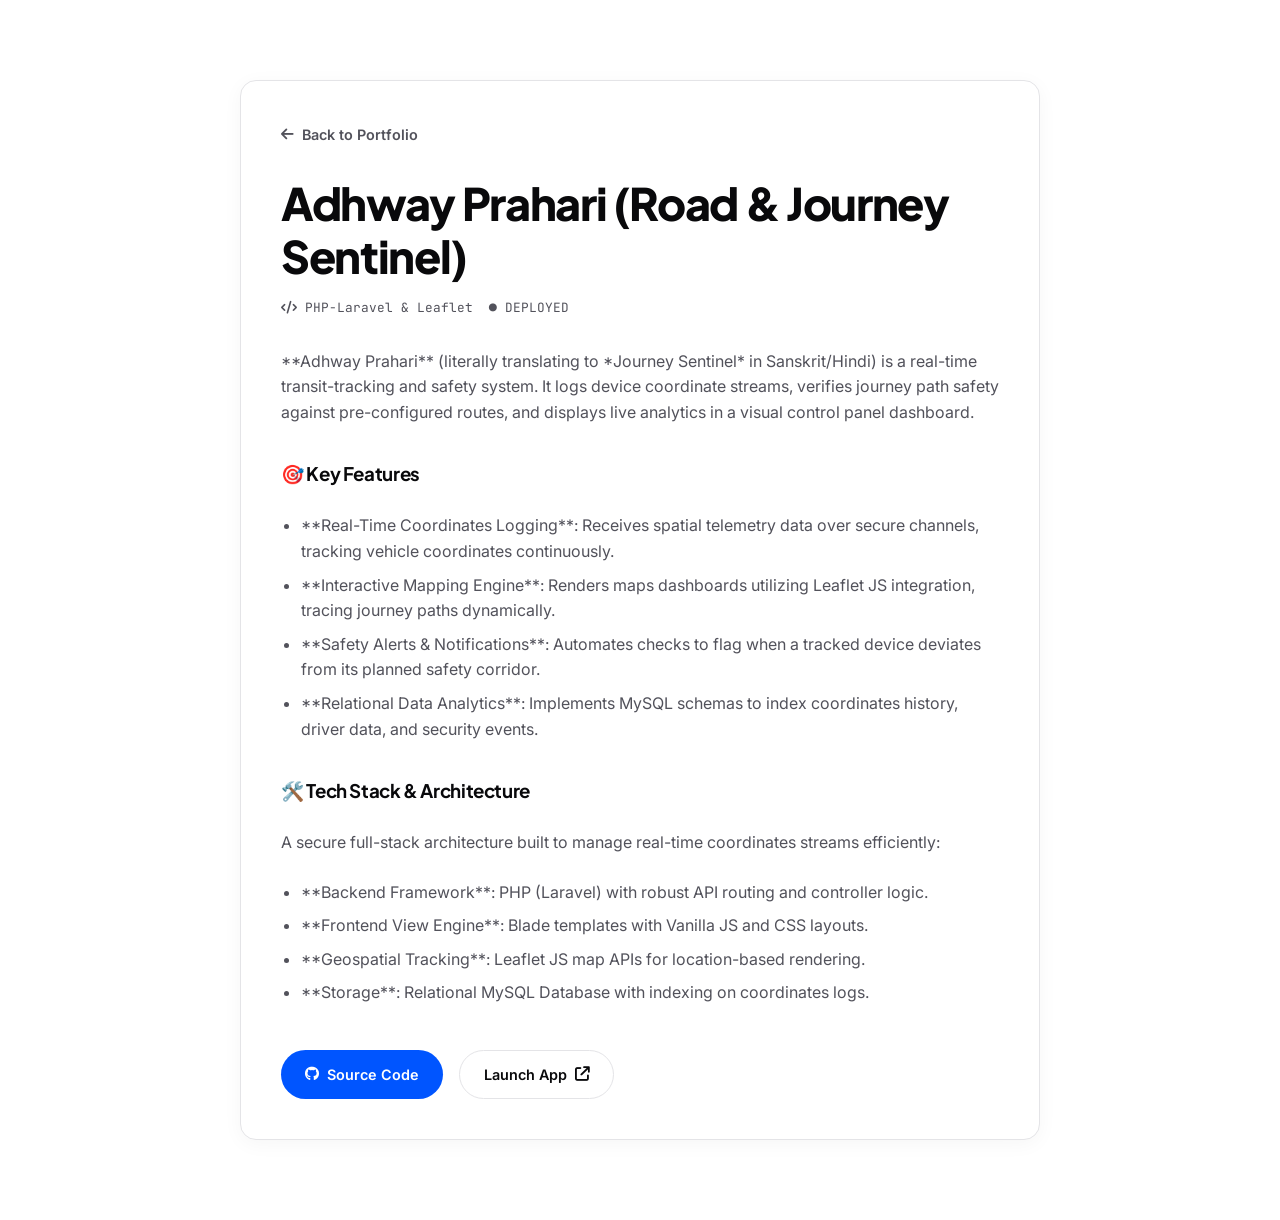
==== Adh-Way.html @ 4865bced "feat: complete light minimalist portfolio with active email contact form, custom projects showcase a" ====
<!DOCTYPE html>
<html lang="en">
<head>
  <meta charset="UTF-8">
  <meta name="viewport" content="width=device-width, initial-scale=1.0">
  <title>Adhway Prahari | Sneha Gupta Portfolio</title>
  <link rel="stylesheet" href="assets/css/styles.css">
  <link rel="stylesheet" href="https://cdnjs.cloudflare.com/ajax/libs/font-awesome/6.4.0/css/all.min.css">
  <style>
    .project-doc-container {
      max-width: 800px;
      margin: 80px auto;
      padding: 40px;
      background: #ffffff;
      border: 1px solid var(--border-color);
      border-radius: 16px;
      box-shadow: 0 4px 20px rgba(0,0,0,0.04);
    }
    .back-btn {
      display: inline-flex;
      align-items: center;
      gap: 8px;
      margin-bottom: 30px;
      color: var(--text-secondary);
      font-family: var(--font-sans);
      font-size: 0.9rem;
      font-weight: 600;
      transition: var(--transition-fast);
    }
    .back-btn:hover {
      color: var(--text-primary);
      transform: translateX(-4px);
    }
    .doc-title {
      font-size: clamp(1.8rem, 4vw, 2.8rem);
      margin-bottom: 15px;
      line-height: 1.2;
      font-weight: 800;
      letter-spacing: -0.03em;
    }
    .doc-meta {
      display: flex;
      gap: 16px;
      margin-bottom: 30px;
      color: var(--text-secondary);
      font-family: var(--font-mono);
      font-size: 0.8rem;
    }
    .doc-body {
      color: var(--text-secondary);
      display: flex;
      flex-direction: column;
      gap: 24px;
      font-size: 1rem;
    }
    .doc-body h3 {
      color: var(--text-primary);
      margin-top: 10px;
      font-weight: 700;
      letter-spacing: -0.02em;
    }
    .doc-body ul {
      padding-left: 20px;
      display: flex;
      flex-direction: column;
      gap: 8px;
    }
    .doc-actions {
      display: flex;
      gap: 16px;
      margin-top: 20px;
    }
  </style>
</head>
<body>
  <div class="project-doc-container">
    <a href="index.html#projects" class="back-btn"><i class="fa-solid fa-arrow-left"></i> Back to Portfolio</a>
    
    <h1 class="doc-title">Adhway Prahari (Road & Journey Sentinel)</h1>
    
    <div class="doc-meta">
      <span><i class="fa-solid fa-code"></i> PHP-Laravel & Leaflet</span>
      <span>● DEPLOYED</span>
    </div>
    
    <div class="doc-body">
      <p>**Adhway Prahari** (literally translating to *Journey Sentinel* in Sanskrit/Hindi) is a real-time transit-tracking and safety system. It logs device coordinate streams, verifies journey path safety against pre-configured routes, and displays live analytics in a visual control panel dashboard.</p>
      
      <h3>🎯 Key Features</h3>
      <ul>
        <li>**Real-Time Coordinates Logging**: Receives spatial telemetry data over secure channels, tracking vehicle coordinates continuously.</li>
        <li>**Interactive Mapping Engine**: Renders maps dashboards utilizing Leaflet JS integration, tracing journey paths dynamically.</li>
        <li>**Safety Alerts & Notifications**: Automates checks to flag when a tracked device deviates from its planned safety corridor.</li>
        <li>**Relational Data Analytics**: Implements MySQL schemas to index coordinates history, driver data, and security events.</li>
      </ul>
      
      <h3>🛠️ Tech Stack & Architecture</h3>
      <p>A secure full-stack architecture built to manage real-time coordinates streams efficiently:</p>
      <ul>
        <li>**Backend Framework**: PHP (Laravel) with robust API routing and controller logic.</li>
        <li>**Frontend View Engine**: Blade templates with Vanilla JS and CSS layouts.</li>
        <li>**Geospatial Tracking**: Leaflet JS map APIs for location-based rendering.</li>
        <li>**Storage**: Relational MySQL Database with indexing on coordinates logs.</li>
      </ul>
      
      <div class="doc-actions">
        <a href="https://github.com/snehaXgupta/adhway-prahari" target="_blank" class="btn-primary">
          <i class="fa-brands fa-github"></i> Source Code
        </a>
        <a href="https://adhway-prahari.herokuapp.com" target="_blank" class="btn-secondary">
          Launch App <i class="fa-solid fa-arrow-up-right-from-square"></i>
        </a>
      </div>
    </div>
  </div>
</body>
</html>
---- assets/css/styles.css ----
/* Import Modern Google Fonts */
@import url('https://fonts.googleapis.com/css2?family=Inter:wght@300;400;500;600;700&family=Plus+Jakarta+Sans:wght@400;500;600;700;800&family=JetBrains+Mono:wght@400;500;600&display=swap');

/* Core Custom CSS Properties (Light Theme Tokens) */
:root {
  --font-sans: 'Inter', sans-serif;
  --font-display: 'Plus Jakarta Sans', sans-serif;
  --font-mono: 'JetBrains Mono', monospace;

  /* Premium Light Theme Color Palette */
  --bg-color: #ffffff;
  --text-primary: #09090b;
  --text-secondary: #52525b;
  --text-muted: #a1a1aa;

  /* Outlines and Borders */
  --border-color: #e4e4e7;
  --border-hover: #a1a1aa;

  /* Accents */
  --accent-blue: #0055ff;
  --accent-blue-hover: #0044cc;
  --accent-blue-light: #eff6ff;

  /* Transitions */
  --transition-fast: 0.2s cubic-bezier(0.4, 0, 0.2, 1);
  --transition-smooth: 0.4s cubic-bezier(0.2, 0.8, 0.2, 1);
}

/* Base Styles */
* {
  box-sizing: border-box;
  margin: 0;
  padding: 0;
}

html {
  scroll-behavior: smooth;
  scroll-padding-top: 100px;
}

body {
  background-color: var(--bg-color);
  color: var(--text-primary);
  font-family: var(--font-sans);
  line-height: 1.6;
  overflow-x: hidden;
  position: relative;
  -webkit-font-smoothing: antialiased;
}

/* Typography Customizations */
h1, h2, h3, h4, h5, h6 {
  font-family: var(--font-display);
  font-weight: 700;
  letter-spacing: -0.03em;
  color: var(--text-primary);
}

a {
  color: inherit;
  text-decoration: none;
}

/* Custom Scrollbar */
::-webkit-scrollbar {
  width: 8px;
}
::-webkit-scrollbar-track {
  background: var(--bg-color);
}
::-webkit-scrollbar-thumb {
  background: rgba(0, 0, 0, 0.08);
  border-radius: 4px;
}
::-webkit-scrollbar-thumb:hover {
  background: rgba(0, 0, 0, 0.15);
}

/* Sticky Navigation Bar */
.navbar {
  position: fixed;
  top: 0;
  left: 0;
  right: 0;
  height: 80px;
  background: rgba(255, 255, 255, 0.85);
  backdrop-filter: blur(12px);
  -webkit-backdrop-filter: blur(12px);
  border-bottom: 1px solid var(--border-color);
  z-index: 1000;
  display: flex;
  justify-content: space-between;
  align-items: center;
  padding: 0 40px;
}

.logo {
  font-family: var(--font-display);
  font-weight: 800;
  font-size: 1.35rem;
  letter-spacing: -0.04em;
  color: var(--text-primary);
}

/* Central Floating Nav Pill */
.nav-pill-container {
  display: flex;
  background: #f4f4f5;
  border: 1px solid var(--border-color);
  padding: 4px;
  border-radius: 30px;
  align-items: center;
}

.nav-links {
  display: flex;
  list-style: none;
  gap: 4px;
}

.nav-links a {
  font-size: 0.85rem;
  font-weight: 600;
  color: var(--text-secondary);
  padding: 8px 16px;
  border-radius: 20px;
  transition: var(--transition-fast);
  display: flex;
  align-items: center;
  gap: 6px;
}

.nav-links a i {
  font-size: 0.8rem;
  color: var(--text-muted);
  transition: var(--transition-fast);
}

.nav-links a:hover {
  color: var(--text-primary);
  background: #ffffff;
}

.nav-links a:hover i {
  color: var(--text-primary);
}

/* Right-side Social Icons */
.nav-socials {
  display: flex;
  align-items: center;
  gap: 16px;
}

.nav-socials a {
  font-size: 1.25rem;
  color: var(--text-primary);
  transition: opacity var(--transition-fast);
  opacity: 0.8;
}

.nav-socials a:hover {
  opacity: 1;
}

/* Mobile Nav Toggle */
.nav-toggle {
  display: none;
  background: none;
  border: none;
  color: var(--text-primary);
  font-size: 1.5rem;
  cursor: pointer;
}

/* Global Button Layouts (Pill styles matching screenshot) */
.btn-primary {
  display: inline-flex;
  align-items: center;
  gap: 8px;
  padding: 12px 24px;
  background: var(--accent-blue);
  color: #ffffff;
  font-weight: 600;
  font-size: 0.9rem;
  border-radius: 30px;
  transition: var(--transition-fast);
  cursor: pointer;
  border: none;
}

.btn-primary:hover {
  background: var(--accent-blue-hover);
  box-shadow: 0 4px 12px rgba(0, 85, 255, 0.2);
}

.btn-secondary {
  display: inline-flex;
  align-items: center;
  gap: 8px;
  padding: 12px 24px;
  background: transparent;
  color: var(--text-primary);
  font-weight: 600;
  font-size: 0.9rem;
  border-radius: 30px;
  border: 1px solid var(--border-color);
  transition: var(--transition-fast);
  cursor: pointer;
}

.btn-secondary:hover {
  border-color: var(--text-primary);
  background: rgba(0, 0, 0, 0.02);
}

/* Main Layout Structure */
main {
  max-width: 1100px;
  width: 90%;
  margin: 140px auto 0;
}

section {
  padding: 60px 0;
}

/* Centered Hero Section (Matches Screenshot) */
.hero {
  display: flex;
  flex-direction: column;
  gap: 24px;
  align-items: center;
  text-align: center;
  padding: 40px 0 60px;
}

.hero-title {
  font-size: clamp(2.5rem, 6vw, 4.5rem);
  line-height: 1.1;
  font-weight: 800;
  letter-spacing: -0.04em;
  color: var(--text-primary);
}

.hero-subtitle {
  font-size: clamp(1.1rem, 2.5vw, 1.6rem);
  color: var(--text-secondary);
  font-weight: 600;
  letter-spacing: -0.02em;
}

.hero-desc {
  font-size: clamp(0.95rem, 1.8vw, 1.1rem);
  color: var(--text-secondary);
  max-width: 600px;
  line-height: 1.6;
}

.hero-actions {
  display: flex;
  gap: 16px;
  justify-content: center;
  margin-top: 10px;
}

/* Geek Terminal Mockup (Refined in Light Mode style) */
.terminal-window {
  width: 100%;
  max-width: 680px;
  text-align: left;
  border-radius: 12px;
  overflow: hidden;
  border: 1px solid var(--border-color);
  box-shadow: 0 4px 20px rgba(0,0,0,0.04);
}

.terminal-header {
  background: #f4f4f5;
  height: 36px;
  display: flex;
  align-items: center;
  padding: 0 16px;
  justify-content: space-between;
  border-bottom: 1px solid var(--border-color);
}

.terminal-dots {
  display: flex;
  gap: 6px;
}

.terminal-dots span {
  width: 12px;
  height: 12px;
  border-radius: 50%;
}

.terminal-dots span.dot-red { background: #ef4444; }
.terminal-dots span.dot-yellow { background: #eab308; }
.terminal-dots span.dot-green { background: #22c55e; }

.terminal-title {
  font-family: var(--font-mono);
  font-size: 0.75rem;
  color: var(--text-secondary);
}

.terminal-body {
  padding: 20px;
  font-family: var(--font-mono);
  font-size: 0.9rem;
  background: #ffffff;
  min-height: 200px;
}

.terminal-line {
  margin-bottom: 12px;
  color: var(--text-secondary);
}

.terminal-line span.cmd {
  color: var(--text-primary);
  font-weight: 600;
}

.terminal-line span.prompt {
  color: var(--accent-blue);
  font-weight: 600;
}

.terminal-output {
  color: var(--text-secondary);
  line-height: 1.5;
}

.terminal-cursor {
  display: inline-block;
  width: 8px;
  height: 15px;
  background: var(--text-primary);
  margin-left: 4px;
  vertical-align: middle;
  animation: blink 1s step-end infinite;
}

@keyframes blink {
  from, to { background: transparent }
  50% { background: var(--text-primary) }
}

/* About Section */
.about-container {
  display: grid;
  grid-template-columns: 1.1fr 0.9fr;
  gap: 60px;
  align-items: center;
}

.about-details {
  display: flex;
  flex-direction: column;
  gap: 20px;
}

.section-tag {
  font-family: var(--font-mono);
  font-size: 0.75rem;
  text-transform: uppercase;
  color: var(--accent-blue);
  letter-spacing: 0.1em;
  font-weight: 600;
}

.section-title {
  font-size: clamp(1.8rem, 3.5vw, 2.5rem);
  font-weight: 800;
}

.about-text {
  color: var(--text-secondary);
}

.about-avatar-wrapper {
  position: relative;
  width: 100%;
  aspect-ratio: 1;
  max-width: 320px;
  justify-self: center;
}

.about-avatar {
  width: 100%;
  height: 100%;
  border-radius: 20px;
  object-fit: cover;
  border: 1px solid var(--border-color);
  box-shadow: 0 10px 30px rgba(0,0,0,0.05);
}

/* Bento Grid System for Skills (Refined in Light Mode) */
.skills-grid {
  display: grid;
  grid-template-columns: repeat(4, 1fr);
  gap: 20px;
  margin-top: 30px;
}

.skills-bento-card {
  background: #ffffff;
  border: 1px solid var(--border-color);
  border-radius: 16px;
  padding: 24px;
  display: flex;
  flex-direction: column;
  justify-content: space-between;
  box-shadow: 0 4px 6px -1px rgba(0,0,0,0.02);
  transition: transform var(--transition-fast), border-color var(--transition-fast), box-shadow var(--transition-fast);
}

.skills-bento-card:hover {
  transform: translateY(-2px);
  border-color: var(--text-primary);
  box-shadow: 0 10px 15px -3px rgba(0, 0, 0, 0.05);
}

.bento-col-2 {
  grid-column: span 2;
}

.skills-bento-card h3 {
  font-size: 1.1rem;
  margin-bottom: 16px;
  display: flex;
  align-items: center;
  gap: 8px;
}

.skills-bento-card h3 i {
  color: var(--accent-blue);
}

.skills-list {
  display: flex;
  flex-wrap: wrap;
  gap: 8px;
}

.skill-tag {
  font-family: var(--font-mono);
  font-size: 0.75rem;
  background: #f4f4f5;
  border: 1px solid var(--border-color);
  padding: 6px 12px;
  border-radius: 20px;
  color: var(--text-secondary);
  font-weight: 500;
  transition: var(--transition-fast);
}

.skill-tag:hover {
  background: var(--text-primary);
  color: #ffffff;
  border-color: var(--text-primary);
}

.design-tools-box {
  display: flex;
  flex-direction: column;
  justify-content: center;
  align-items: center;
  text-align: center;
  gap: 12px;
  background: #fcfcfd;
}

.design-graphic-shape {
  width: 70px;
  height: 70px;
  border-radius: 16px;
  border: 1px solid var(--border-color);
  position: relative;
  display: flex;
  align-items: center;
  justify-content: center;
  background: #ffffff;
}

.design-graphic-shape::after {
  content: '';
  position: absolute;
  width: 44px;
  height: 44px;
  border-radius: 8px;
  border: 2.5px dashed var(--accent-blue);
  transform: rotate(45deg);
}

/* Projects Grid: Outlined Light Cards */
.projects-container {
  display: grid;
  grid-template-columns: repeat(2, 1fr);
  gap: 30px;
  margin-top: 30px;
}

.project-card {
  background: #ffffff;
  border: 1px solid var(--border-color);
  border-radius: 16px;
  padding: 28px;
  display: flex;
  flex-direction: column;
  justify-content: space-between;
  min-height: 300px;
  box-shadow: 0 4px 6px -1px rgba(0,0,0,0.02);
  transition: transform var(--transition-fast), border-color var(--transition-fast), box-shadow var(--transition-fast);
}

.project-card:hover {
  transform: translateY(-4px);
  border-color: var(--text-primary);
  box-shadow: 0 12px 20px -3px rgba(0, 0, 0, 0.08);
}

.project-card-header {
  display: flex;
  justify-content: space-between;
  align-items: flex-start;
  margin-bottom: 16px;
}

.project-icon-box {
  width: 44px;
  height: 44px;
  border-radius: 10px;
  background: #f4f4f5;
  border: 1px solid var(--border-color);
  display: flex;
  align-items: center;
  justify-content: center;
  color: var(--text-primary);
  font-size: 1.2rem;
  transition: var(--transition-fast);
}

.project-card:hover .project-icon-box {
  background: var(--text-primary);
  color: #ffffff;
  border-color: var(--text-primary);
}

.project-links-direct {
  display: flex;
  gap: 8px;
}

.project-btn-icon {
  width: 32px;
  height: 32px;
  border-radius: 50%;
  border: 1px solid var(--border-color);
  display: flex;
  align-items: center;
  justify-content: center;
  color: var(--text-secondary);
  font-size: 0.85rem;
  transition: var(--transition-fast);
  background: #ffffff;
}

.project-btn-icon:hover {
  color: var(--text-primary);
  border-color: var(--text-primary);
  background: #f4f4f5;
}

.project-card-body {
  margin-bottom: 20px;
}

.project-title {
  font-size: 1.25rem;
  margin-bottom: 8px;
  font-weight: 700;
}

.project-desc {
  color: var(--text-secondary);
  font-size: 0.9rem;
  line-height: 1.5;
}

.project-stack {
  display: flex;
  flex-wrap: wrap;
  gap: 6px;
}

.project-stack span {
  font-family: var(--font-mono);
  font-size: 0.7rem;
  color: var(--text-secondary);
  background: #f4f4f5;
  padding: 4px 8px;
  border-radius: 4px;
  border: 1px solid var(--border-color);
}

/* Creative Graphic Design Lab (Refined for Light Mode) */
.creative-showcase {
  margin-top: 30px;
  display: grid;
  grid-template-columns: repeat(3, 1fr);
  gap: 20px;
}

.creative-item {
  border: 1px solid var(--border-color);
  overflow: hidden;
  border-radius: 16px;
  aspect-ratio: 4/3;
  position: relative;
  box-shadow: 0 4px 6px -1px rgba(0,0,0,0.02);
  transition: var(--transition-fast);
}

.creative-item:hover {
  border-color: var(--text-primary);
  box-shadow: 0 10px 15px -3px rgba(0,0,0,0.05);
}

.creative-canvas {
  width: 100%;
  height: 100%;
  position: relative;
  display: flex;
  align-items: center;
  justify-content: center;
}

.creative-overlay {
  position: absolute;
  inset: 0;
  background: rgba(255, 255, 255, 0.95);
  backdrop-filter: blur(2px);
  display: flex;
  flex-direction: column;
  justify-content: flex-end;
  padding: 20px;
  opacity: 0;
  transition: opacity var(--transition-fast);
  border-radius: inherit;
}

.creative-item:hover .creative-overlay {
  opacity: 1;
}

.creative-overlay h4 {
  font-size: 1.05rem;
  color: var(--text-primary);
  margin-bottom: 4px;
}

.creative-overlay p {
  color: var(--text-secondary);
  font-size: 0.8rem;
}

/* CSS Artworks */
.art-geometry {
  background: linear-gradient(135deg, #eff6ff 0%, #dbeafe 100%);
}
.art-lines {
  background: linear-gradient(135deg, #f0fdf4 0%, #dcfce7 100%);
}
.art-isometric {
  background: linear-gradient(135deg, #faf5ff 0%, #f3e8ff 100%);
}

.art-isometric-shapes {
  width: 50px;
  height: 50px;
  background: #ffffff;
  border: 2px solid var(--accent-blue);
  border-radius: 8px;
  transform: rotateX(60deg) rotateZ(45deg);
  box-shadow: 4px 4px 10px rgba(0,85,255,0.1);
}

.art-vector-glow {
  width: 44px;
  height: 44px;
  border-radius: 50%;
  background: var(--accent-blue);
  box-shadow: 0 0 20px rgba(0, 85, 255, 0.4);
}

/* Contact Section (Matches clean style) */
.contact-container {
  display: grid;
  grid-template-columns: 1fr 1.1fr;
  gap: 60px;
  align-items: center;
}

.contact-info {
  display: flex;
  flex-direction: column;
  gap: 20px;
}

.contact-subtitle {
  color: var(--text-secondary);
  font-size: 1.05rem;
}

.socials-list {
  display: flex;
  gap: 12px;
  margin-top: 10px;
}

.social-item {
  width: 40px;
  height: 40px;
  border-radius: 50%;
  border: 1px solid var(--border-color);
  display: flex;
  align-items: center;
  justify-content: center;
  font-size: 1.1rem;
  color: var(--text-primary);
  transition: var(--transition-fast);
  background: #ffffff;
}

.social-item:hover {
  background: var(--text-primary);
  color: #ffffff;
  border-color: var(--text-primary);
  transform: translateY(-2px);
}

.contact-form {
  background: #ffffff;
  border: 1px solid var(--border-color);
  border-radius: 16px;
  padding: 36px;
  display: flex;
  flex-direction: column;
  gap: 20px;
  box-shadow: 0 4px 6px -1px rgba(0,0,0,0.02);
}

.form-group {
  display: flex;
  flex-direction: column;
  gap: 8px;
}

.form-group label {
  font-family: var(--font-sans);
  font-size: 0.8rem;
  font-weight: 600;
  color: var(--text-primary);
}

.form-group input, .form-group textarea {
  background: #ffffff;
  border: 1px solid var(--border-color);
  padding: 12px 16px;
  border-radius: 8px;
  color: var(--text-primary);
  font-family: var(--font-sans);
  font-size: 0.9rem;
  outline: none;
  transition: var(--transition-fast);
}

.form-group input:focus, .form-group textarea:focus {
  border-color: var(--text-primary);
  box-shadow: 0 0 0 2px rgba(9, 9, 11, 0.05);
}

.contact-form .btn-primary {
  width: 100%;
  justify-content: center;
  margin-top: 6px;
}

/* Footer Section */
footer {
  border-top: 1px solid var(--border-color);
  padding: 30px 0;
  display: flex;
  justify-content: space-between;
  align-items: center;
  margin-top: 60px;
  color: var(--text-secondary);
  font-size: 0.8rem;
  font-weight: 500;
}

/* Reveal Elements */
.reveal-el {
  opacity: 0;
  transform: translateY(20px);
  transition: opacity 0.6s cubic-bezier(0.2, 0.8, 0.2, 1), transform 0.6s cubic-bezier(0.2, 0.8, 0.2, 1);
}

.reveal-el.active {
  opacity: 1;
  transform: translateY(0);
}

/* Responsive Breakdown */
@media (max-width: 992px) {
  .about-container, .contact-container {
    grid-template-columns: 1fr;
    gap: 40px;
  }
  .skills-grid {
    grid-template-columns: repeat(2, 1fr);
  }
  .projects-container {
    grid-template-columns: 1fr;
  }
  .creative-showcase {
    grid-template-columns: repeat(2, 1fr);
  }
  .navbar {
    padding: 0 24px;
  }
}

@media (max-width: 768px) {
  .nav-pill-container {
    display: none;
  }
  .nav-pill-container.mobile-visible {
    display: flex !important;
    flex-direction: column;
    position: absolute;
    top: 75px;
    left: 20px;
    right: 20px;
    background: #ffffff;
    border: 1px solid var(--border-color);
    border-radius: 16px;
    padding: 16px;
    box-shadow: 0 10px 20px rgba(0,0,0,0.06);
    z-index: 999;
  }
  .nav-links {
    flex-direction: column;
    width: 100%;
    gap: 8px;
  }
  .nav-links a {
    width: 100%;
    justify-content: center;
    padding: 12px;
  }
  .nav-socials {
    display: none;
  }
  .nav-toggle {
    display: block;
  }
  .navbar {
    height: 70px;
  }
  .skills-grid {
    grid-template-columns: 1fr;
  }
  .bento-col-2 {
    grid-column: span 1;
  }
  .creative-showcase {
    grid-template-columns: 1fr;
  }
}
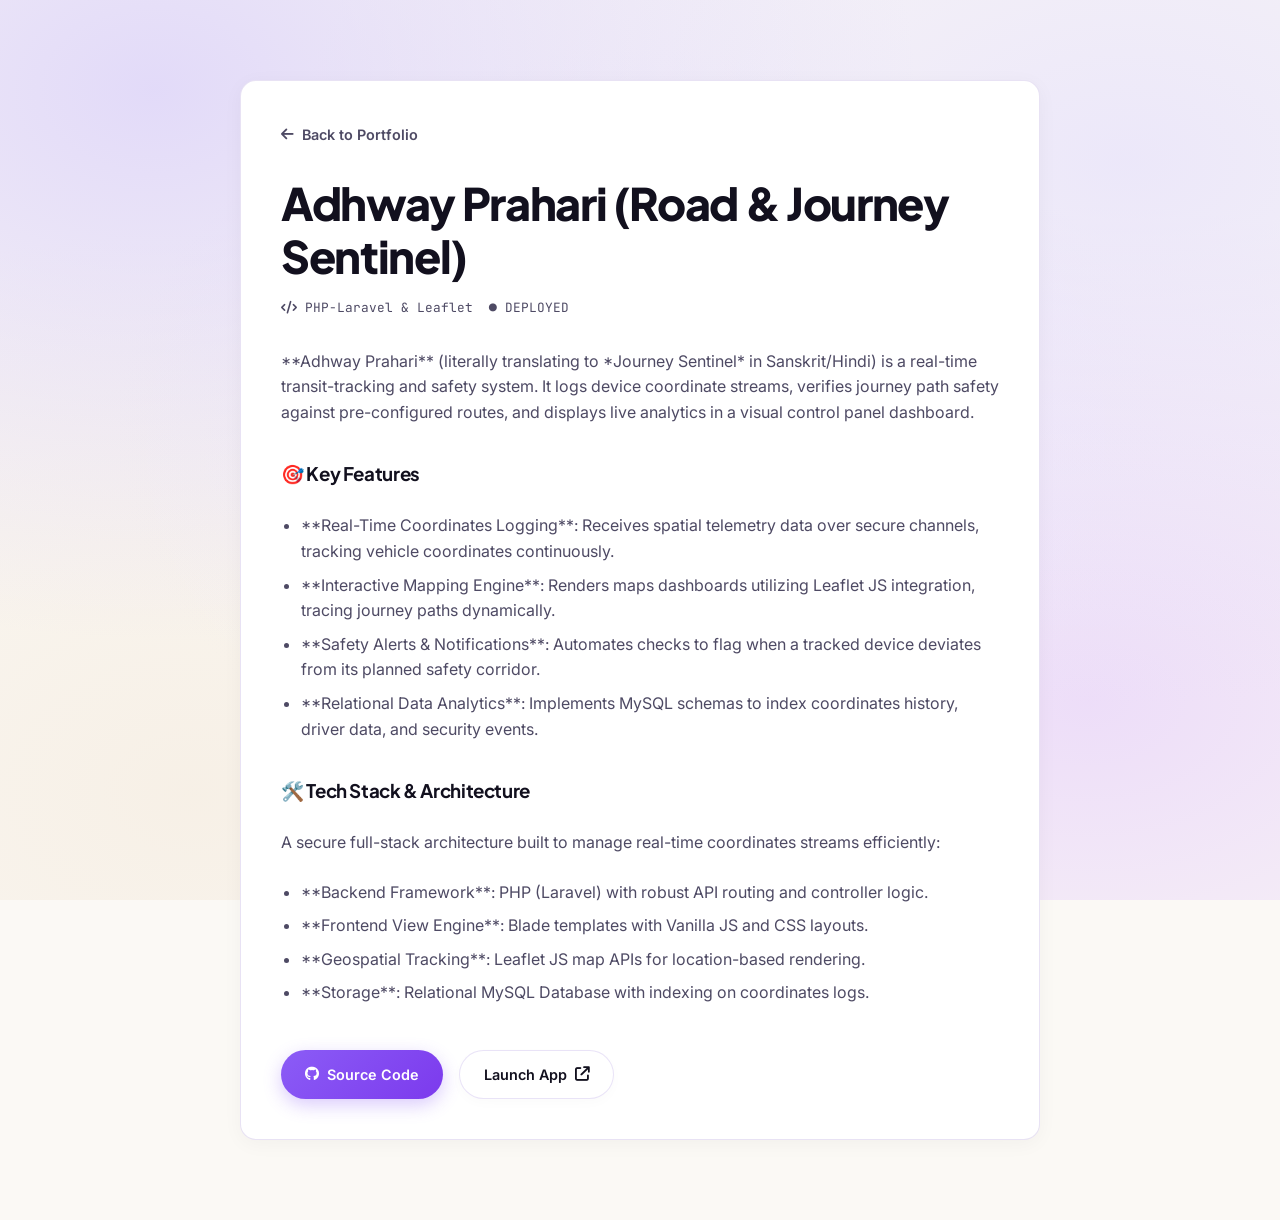
==== commit 61bb0965: "Update portfolio: refine Simpel experience, add Manager Agent live link, update project repos, and c" ====
--- a/Adh-Way.html
+++ b/Adh-Way.html
@@ -104,7 +104,7 @@
       </ul>
       
       <div class="doc-actions">
-        <a href="https://github.com/snehaXgupta/adhway-prahari" target="_blank" class="btn-primary">
+        <a href="https://github.com/snehaXgupta/prahari-01" target="_blank" class="btn-primary">
           <i class="fa-brands fa-github"></i> Source Code
         </a>
         <a href="https://adhway-prahari.herokuapp.com" target="_blank" class="btn-secondary">
--- a/assets/css/styles.css
+++ b/assets/css/styles.css
@@ -1,30 +1,47 @@
 /* Import Modern Google Fonts */
 @import url('https://fonts.googleapis.com/css2?family=Inter:wght@300;400;500;600;700&family=Plus+Jakarta+Sans:wght@400;500;600;700;800&family=JetBrains+Mono:wght@400;500;600&display=swap');
 
-/* Core Custom CSS Properties (Light Theme Tokens) */
+/* Core Custom CSS Properties (Lavender, Black, White & Beige Glassmorphic Tokens) */
 :root {
   --font-sans: 'Inter', sans-serif;
   --font-display: 'Plus Jakarta Sans', sans-serif;
   --font-mono: 'JetBrains Mono', monospace;
 
-  /* Premium Light Theme Color Palette */
-  --bg-color: #ffffff;
-  --text-primary: #09090b;
-  --text-secondary: #52525b;
-  --text-muted: #a1a1aa;
-
-  /* Outlines and Borders */
-  --border-color: #e4e4e7;
-  --border-hover: #a1a1aa;
-
-  /* Accents */
-  --accent-blue: #0055ff;
-  --accent-blue-hover: #0044cc;
-  --accent-blue-light: #eff6ff;
+  /* Luxury Warm Beige & Cream Base */
+  --bg-beige: #fbf9f5;
+  --bg-beige-subtle: #f5f0e8;
+  --bg-color: #fbf9f5;
+
+  /* Text: Deep Black/Charcoal, Neutral Violet-Slate, Muted */
+  --text-primary: #12101e;
+  --text-secondary: #4e4a64;
+  --text-muted: #8e8a9f;
+
+  /* Signature Lavender / Lilac Accents */
+  --accent-lavender: #8b5cf6;
+  --accent-lavender-hover: #7c3aed;
+  --accent-lavender-dark: #6d28d9;
+  --accent-lavender-light: #f3e8ff;
+  --accent-lavender-border: #ddd6fe;
+  --accent-lavender-glow: rgba(139, 92, 246, 0.25);
+
+  /* Glassmorphic Surface System */
+  --glass-bg: rgba(255, 255, 255, 0.72);
+  --glass-bg-hover: rgba(255, 255, 255, 0.88);
+  --glass-bg-subtle: rgba(245, 240, 255, 0.55);
+  --glass-border: rgba(226, 218, 245, 0.75);
+  --glass-border-hover: rgba(167, 139, 250, 0.7);
+  --glass-blur: blur(16px);
+  --glass-shadow: 0 10px 30px -5px rgba(139, 92, 246, 0.08), 0 4px 12px rgba(0, 0, 0, 0.03);
+  --glass-shadow-hover: 0 20px 40px -8px rgba(139, 92, 246, 0.18), 0 6px 16px rgba(0, 0, 0, 0.04);
+
+  /* Borders */
+  --border-color: rgba(225, 217, 240, 0.75);
+  --border-hover: var(--accent-lavender);
 
   /* Transitions */
   --transition-fast: 0.2s cubic-bezier(0.4, 0, 0.2, 1);
-  --transition-smooth: 0.4s cubic-bezier(0.2, 0.8, 0.2, 1);
+  --transition-smooth: 0.35s cubic-bezier(0.2, 0.8, 0.2, 1);
 }
 
 /* Base Styles */
@@ -40,7 +57,15 @@
 }
 
 body {
-  background-color: var(--bg-color);
+  background-color: var(--bg-beige);
+  /* Atmospheric multi-stop radial gradient background producing luminous glassmorphism depth */
+  background-image: 
+    radial-gradient(at 12% 10%, rgba(196, 181, 253, 0.45) 0px, transparent 48%),
+    radial-gradient(at 88% 18%, rgba(221, 214, 254, 0.5) 0px, transparent 52%),
+    radial-gradient(at 50% 48%, rgba(237, 233, 254, 0.55) 0px, transparent 58%),
+    radial-gradient(at 85% 78%, rgba(216, 180, 254, 0.4) 0px, transparent 50%),
+    radial-gradient(at 15% 88%, rgba(245, 236, 224, 0.7) 0px, transparent 50%);
+  background-attachment: fixed;
   color: var(--text-primary);
   font-family: var(--font-sans);
   line-height: 1.6;
@@ -67,27 +92,27 @@
   width: 8px;
 }
 ::-webkit-scrollbar-track {
-  background: var(--bg-color);
+  background: var(--bg-beige);
 }
 ::-webkit-scrollbar-thumb {
-  background: rgba(0, 0, 0, 0.08);
+  background: rgba(139, 92, 246, 0.2);
   border-radius: 4px;
 }
 ::-webkit-scrollbar-thumb:hover {
-  background: rgba(0, 0, 0, 0.15);
-}
-
-/* Sticky Navigation Bar */
+  background: rgba(139, 92, 246, 0.4);
+}
+
+/* Sticky Glassmorphic Navigation Bar */
 .navbar {
   position: fixed;
   top: 0;
   left: 0;
   right: 0;
   height: 80px;
-  background: rgba(255, 255, 255, 0.85);
-  backdrop-filter: blur(12px);
-  -webkit-backdrop-filter: blur(12px);
-  border-bottom: 1px solid var(--border-color);
+  background: rgba(251, 249, 245, 0.82);
+  backdrop-filter: blur(16px);
+  -webkit-backdrop-filter: blur(16px);
+  border-bottom: 1px solid var(--glass-border);
   z-index: 1000;
   display: flex;
   justify-content: space-between;
@@ -95,22 +120,30 @@
   padding: 0 40px;
 }
 
-.logo {
+.logo a {
   font-family: var(--font-display);
   font-weight: 800;
   font-size: 1.35rem;
   letter-spacing: -0.04em;
   color: var(--text-primary);
+  transition: color var(--transition-fast);
+}
+
+.logo a:hover {
+  color: var(--accent-lavender);
 }
 
 /* Central Floating Nav Pill */
 .nav-pill-container {
   display: flex;
-  background: #f4f4f5;
-  border: 1px solid var(--border-color);
+  background: rgba(255, 255, 255, 0.7);
+  backdrop-filter: blur(12px);
+  -webkit-backdrop-filter: blur(12px);
+  border: 1px solid var(--glass-border);
   padding: 4px;
   border-radius: 30px;
   align-items: center;
+  box-shadow: 0 4px 16px rgba(139, 92, 246, 0.06);
 }
 
 .nav-links {
@@ -123,7 +156,7 @@
   font-size: 0.85rem;
   font-weight: 600;
   color: var(--text-secondary);
-  padding: 8px 16px;
+  padding: 8px 14px;
   border-radius: 20px;
   transition: var(--transition-fast);
   display: flex;
@@ -138,12 +171,13 @@
 }
 
 .nav-links a:hover {
-  color: var(--text-primary);
+  color: var(--accent-lavender-dark);
   background: #ffffff;
+  box-shadow: 0 2px 8px rgba(139, 92, 246, 0.12);
 }
 
 .nav-links a:hover i {
-  color: var(--text-primary);
+  color: var(--accent-lavender);
 }
 
 /* Right-side Social Icons */
@@ -156,12 +190,14 @@
 .nav-socials a {
   font-size: 1.25rem;
   color: var(--text-primary);
-  transition: opacity var(--transition-fast);
-  opacity: 0.8;
+  transition: transform var(--transition-fast), color var(--transition-fast);
+  opacity: 0.85;
 }
 
 .nav-socials a:hover {
   opacity: 1;
+  color: var(--accent-lavender);
+  transform: translateY(-2px);
 }
 
 /* Mobile Nav Toggle */
@@ -174,13 +210,13 @@
   cursor: pointer;
 }
 
-/* Global Button Layouts (Pill styles matching screenshot) */
+/* Global Buttons with Lavender Styling */
 .btn-primary {
   display: inline-flex;
   align-items: center;
   gap: 8px;
   padding: 12px 24px;
-  background: var(--accent-blue);
+  background: linear-gradient(135deg, #8b5cf6 0%, #7c3aed 100%);
   color: #ffffff;
   font-weight: 600;
   font-size: 0.9rem;
@@ -188,11 +224,13 @@
   transition: var(--transition-fast);
   cursor: pointer;
   border: none;
+  box-shadow: 0 6px 18px rgba(139, 92, 246, 0.32);
 }
 
 .btn-primary:hover {
-  background: var(--accent-blue-hover);
-  box-shadow: 0 4px 12px rgba(0, 85, 255, 0.2);
+  background: linear-gradient(135deg, #7c3aed 0%, #6d28d9 100%);
+  box-shadow: 0 8px 24px rgba(139, 92, 246, 0.45);
+  transform: translateY(-2px);
 }
 
 .btn-secondary {
@@ -200,44 +238,79 @@
   align-items: center;
   gap: 8px;
   padding: 12px 24px;
-  background: transparent;
+  background: rgba(255, 255, 255, 0.65);
+  backdrop-filter: blur(10px);
+  -webkit-backdrop-filter: blur(10px);
   color: var(--text-primary);
   font-weight: 600;
   font-size: 0.9rem;
   border-radius: 30px;
-  border: 1px solid var(--border-color);
+  border: 1px solid var(--glass-border);
   transition: var(--transition-fast);
   cursor: pointer;
+  box-shadow: 0 4px 12px rgba(0, 0, 0, 0.02);
 }
 
 .btn-secondary:hover {
-  border-color: var(--text-primary);
-  background: rgba(0, 0, 0, 0.02);
+  border-color: var(--accent-lavender);
+  background: rgba(255, 255, 255, 0.92);
+  color: var(--accent-lavender-dark);
+  box-shadow: 0 6px 16px rgba(139, 92, 246, 0.15);
+  transform: translateY(-2px);
 }
 
 /* Main Layout Structure */
 main {
-  max-width: 1100px;
+  max-width: 1140px;
   width: 90%;
-  margin: 140px auto 0;
+  margin: 120px auto 0;
 }
 
 section {
   padding: 60px 0;
 }
 
-/* Centered Hero Section (Matches Screenshot) */
+/* Hero Section */
 .hero {
   display: flex;
   flex-direction: column;
-  gap: 24px;
+  gap: 20px;
   align-items: center;
   text-align: center;
-  padding: 40px 0 60px;
+  padding: 40px 0 50px;
+}
+
+.hero-badge {
+  display: inline-flex;
+  align-items: center;
+  gap: 8px;
+  padding: 6px 16px;
+  background: var(--accent-lavender-light);
+  color: var(--accent-lavender-dark);
+  border: 1px solid var(--accent-lavender-border);
+  border-radius: 20px;
+  font-size: 0.8rem;
+  font-weight: 600;
+  box-shadow: 0 2px 8px rgba(139, 92, 246, 0.1);
+}
+
+.pulse-dot {
+  width: 8px;
+  height: 8px;
+  border-radius: 50%;
+  background: var(--accent-lavender);
+  box-shadow: 0 0 0 0 rgba(139, 92, 246, 0.7);
+  animation: pulseAnimation 2s infinite;
+}
+
+@keyframes pulseAnimation {
+  0% { transform: scale(0.95); box-shadow: 0 0 0 0 rgba(139, 92, 246, 0.7); }
+  70% { transform: scale(1); box-shadow: 0 0 0 8px rgba(139, 92, 246, 0); }
+  100% { transform: scale(0.95); box-shadow: 0 0 0 0 rgba(139, 92, 246, 0); }
 }
 
 .hero-title {
-  font-size: clamp(2.5rem, 6vw, 4.5rem);
+  font-size: clamp(2.4rem, 5.5vw, 4.2rem);
   line-height: 1.1;
   font-weight: 800;
   letter-spacing: -0.04em;
@@ -245,184 +318,416 @@
 }
 
 .hero-subtitle {
-  font-size: clamp(1.1rem, 2.5vw, 1.6rem);
+  font-size: clamp(1.05rem, 2.2vw, 1.45rem);
   color: var(--text-secondary);
   font-weight: 600;
   letter-spacing: -0.02em;
 }
 
 .hero-desc {
-  font-size: clamp(0.95rem, 1.8vw, 1.1rem);
-  color: var(--text-secondary);
-  max-width: 600px;
+  color: var(--text-secondary);
+  font-size: 1.05rem;
+  max-width: 780px;
   line-height: 1.6;
 }
 
+.hero-meta-pills {
+  display: flex;
+  flex-wrap: wrap;
+  justify-content: center;
+  gap: 10px;
+  margin-top: 4px;
+}
+
+.meta-pill {
+  display: inline-flex;
+  align-items: center;
+  gap: 6px;
+  padding: 6px 14px;
+  background: rgba(255, 255, 255, 0.7);
+  backdrop-filter: blur(10px);
+  -webkit-backdrop-filter: blur(10px);
+  border: 1px solid var(--glass-border);
+  border-radius: 20px;
+  font-size: 0.85rem;
+  font-weight: 500;
+  color: var(--text-secondary);
+  transition: var(--transition-fast);
+  box-shadow: 0 2px 8px rgba(139, 92, 246, 0.04);
+}
+
+.meta-pill:hover {
+  border-color: var(--accent-lavender);
+  color: var(--accent-lavender-dark);
+  background: #ffffff;
+  box-shadow: 0 4px 14px rgba(139, 92, 246, 0.12);
+  transform: translateY(-1px);
+}
+
+.meta-pill i {
+  color: var(--accent-lavender);
+  font-size: 0.85rem;
+}
+
 .hero-actions {
   display: flex;
-  gap: 16px;
+  gap: 12px;
+  margin-top: 10px;
+  flex-wrap: wrap;
   justify-content: center;
-  margin-top: 10px;
-}
-
-/* Geek Terminal Mockup (Refined in Light Mode style) */
-.terminal-window {
-  width: 100%;
-  max-width: 680px;
-  text-align: left;
-  border-radius: 12px;
-  overflow: hidden;
-  border: 1px solid var(--border-color);
-  box-shadow: 0 4px 20px rgba(0,0,0,0.04);
-}
-
-.terminal-header {
-  background: #f4f4f5;
-  height: 36px;
-  display: flex;
-  align-items: center;
-  padding: 0 16px;
-  justify-content: space-between;
-  border-bottom: 1px solid var(--border-color);
-}
-
-.terminal-dots {
-  display: flex;
-  gap: 6px;
-}
-
-.terminal-dots span {
-  width: 12px;
-  height: 12px;
-  border-radius: 50%;
-}
-
-.terminal-dots span.dot-red { background: #ef4444; }
-.terminal-dots span.dot-yellow { background: #eab308; }
-.terminal-dots span.dot-green { background: #22c55e; }
-
-.terminal-title {
-  font-family: var(--font-mono);
-  font-size: 0.75rem;
-  color: var(--text-secondary);
-}
-
-.terminal-body {
-  padding: 20px;
-  font-family: var(--font-mono);
-  font-size: 0.9rem;
-  background: #ffffff;
-  min-height: 200px;
-}
-
-.terminal-line {
-  margin-bottom: 12px;
-  color: var(--text-secondary);
-}
-
-.terminal-line span.cmd {
-  color: var(--text-primary);
-  font-weight: 600;
-}
-
-.terminal-line span.prompt {
-  color: var(--accent-blue);
-  font-weight: 600;
-}
-
-.terminal-output {
-  color: var(--text-secondary);
-  line-height: 1.5;
-}
-
-.terminal-cursor {
-  display: inline-block;
-  width: 8px;
-  height: 15px;
-  background: var(--text-primary);
-  margin-left: 4px;
-  vertical-align: middle;
-  animation: blink 1s step-end infinite;
-}
-
-@keyframes blink {
-  from, to { background: transparent }
-  50% { background: var(--text-primary) }
 }
 
 /* About Section */
 .about-container {
   display: grid;
-  grid-template-columns: 1.1fr 0.9fr;
-  gap: 60px;
+  grid-template-columns: 1.2fr 0.8fr;
+  gap: 50px;
   align-items: center;
 }
 
 .about-details {
   display: flex;
   flex-direction: column;
-  gap: 20px;
+  gap: 16px;
 }
 
 .section-tag {
   font-family: var(--font-mono);
   font-size: 0.75rem;
   text-transform: uppercase;
-  color: var(--accent-blue);
+  color: var(--accent-lavender-dark);
   letter-spacing: 0.1em;
-  font-weight: 600;
+  font-weight: 700;
 }
 
 .section-title {
-  font-size: clamp(1.8rem, 3.5vw, 2.5rem);
+  font-size: clamp(1.8rem, 3.5vw, 2.4rem);
   font-weight: 800;
 }
 
 .about-text {
   color: var(--text-secondary);
+  font-size: 0.98rem;
+  line-height: 1.65;
 }
 
 .about-avatar-wrapper {
   position: relative;
   width: 100%;
-  aspect-ratio: 1;
   max-width: 320px;
   justify-self: center;
 }
 
 .about-avatar {
   width: 100%;
-  height: 100%;
   border-radius: 20px;
   object-fit: cover;
-  border: 1px solid var(--border-color);
-  box-shadow: 0 10px 30px rgba(0,0,0,0.05);
-}
-
-/* Bento Grid System for Skills (Refined in Light Mode) */
+  border: 1px solid var(--glass-border);
+  box-shadow: 0 16px 36px -6px rgba(139, 92, 246, 0.15);
+  display: block;
+}
+
+.avatar-card-overlay {
+  margin-top: 14px;
+  padding: 12px 16px;
+  background: rgba(255, 255, 255, 0.75);
+  backdrop-filter: blur(12px);
+  -webkit-backdrop-filter: blur(12px);
+  border: 1px solid var(--glass-border);
+  border-radius: 14px;
+  display: flex;
+  flex-direction: column;
+  gap: 2px;
+  box-shadow: var(--glass-shadow);
+}
+
+.avatar-card-overlay strong {
+  font-size: 0.95rem;
+  color: var(--text-primary);
+}
+
+.avatar-card-overlay span {
+  font-size: 0.8rem;
+  color: var(--text-secondary);
+}
+
+/* Glassmorphic Terminal Component */
+.terminal-container {
+  background: rgba(255, 255, 255, 0.8);
+  backdrop-filter: blur(16px);
+  -webkit-backdrop-filter: blur(16px);
+  border: 1px solid var(--glass-border);
+  border-radius: 16px;
+  overflow: hidden;
+  box-shadow: var(--glass-shadow);
+}
+
+.terminal-header {
+  background: rgba(245, 240, 255, 0.6);
+  padding: 8px 14px;
+  display: flex;
+  align-items: center;
+  border-bottom: 1px solid var(--glass-border);
+}
+
+.terminal-dots {
+  display: flex;
+  gap: 6px;
+  margin-right: 12px;
+}
+
+.terminal-dots span {
+  width: 10px;
+  height: 10px;
+  border-radius: 50%;
+  display: inline-block;
+}
+
+.terminal-dots span.dot-red { background: #f87171; }
+.terminal-dots span.dot-yellow { background: #fbbf24; }
+.terminal-dots span.dot-green { background: #34d399; }
+
+.terminal-title {
+  font-family: var(--font-mono);
+  font-size: 0.75rem;
+  color: var(--text-secondary);
+}
+
+.terminal-body {
+  padding: 16px 20px;
+  font-family: var(--font-mono);
+  font-size: 0.85rem;
+  background: transparent;
+  min-height: 180px;
+}
+
+.terminal-line {
+  margin-bottom: 10px;
+  color: var(--text-secondary);
+}
+
+.terminal-line span.cmd {
+  color: var(--text-primary);
+  font-weight: 600;
+}
+
+.terminal-line span.prompt {
+  color: var(--accent-lavender);
+  font-weight: 600;
+}
+
+.terminal-output {
+  color: var(--text-secondary);
+  line-height: 1.5;
+}
+
+.terminal-cursor {
+  display: inline-block;
+  width: 8px;
+  height: 14px;
+  background: var(--accent-lavender);
+  margin-left: 4px;
+  vertical-align: middle;
+  animation: blink 1s step-end infinite;
+}
+
+@keyframes blink {
+  from, to { background: transparent }
+  50% { background: var(--accent-lavender) }
+}
+
+/* Journey: Experience & Academics Side-by-Side Glassmorphic Grids */
+.journey-group {
+  margin-bottom: 36px;
+}
+
+.journey-group-title {
+  font-size: 1.2rem;
+  margin-bottom: 18px;
+  display: flex;
+  align-items: center;
+  gap: 10px;
+  color: var(--text-primary);
+}
+
+.journey-group-title i {
+  color: var(--accent-lavender);
+}
+
+.journey-grid {
+  display: grid;
+  grid-template-columns: repeat(2, 1fr);
+  gap: 24px;
+}
+
+.timeline-card {
+  background: var(--glass-bg);
+  backdrop-filter: var(--glass-blur);
+  -webkit-backdrop-filter: var(--glass-blur);
+  border: 1px solid var(--glass-border);
+  border-radius: 20px;
+  padding: 26px;
+  position: relative;
+  box-shadow: var(--glass-shadow);
+  transition: border-color var(--transition-smooth), transform var(--transition-smooth), box-shadow var(--transition-smooth);
+  display: flex;
+  flex-direction: column;
+  justify-content: flex-start;
+}
+
+.timeline-card:hover {
+  border-color: var(--accent-lavender);
+  transform: translateY(-4px);
+  box-shadow: var(--glass-shadow-hover);
+  background: var(--glass-bg-hover);
+}
+
+.timeline-badge {
+  position: absolute;
+  top: 20px;
+  right: 20px;
+  background: var(--accent-lavender-light);
+  color: var(--accent-lavender-dark);
+  border: 1px solid var(--accent-lavender-border);
+  font-size: 0.75rem;
+  font-weight: 700;
+  padding: 3px 10px;
+  border-radius: 12px;
+}
+
+.timeline-header h4 {
+  font-size: 1.1rem;
+  margin-bottom: 4px;
+  color: var(--text-primary);
+}
+
+.timeline-company {
+  display: block;
+  font-size: 0.9rem;
+  font-weight: 600;
+  color: var(--accent-lavender-dark);
+  margin-bottom: 4px;
+}
+
+.timeline-date {
+  display: block;
+  font-size: 0.8rem;
+  color: var(--text-muted);
+  margin-bottom: 12px;
+}
+
+.timeline-summary {
+  font-size: 0.9rem;
+  color: var(--text-primary);
+  margin-bottom: 10px;
+}
+
+.timeline-bullets {
+  list-style: none;
+  display: flex;
+  flex-direction: column;
+  gap: 8px;
+}
+
+.timeline-bullets li {
+  position: relative;
+  padding-left: 18px;
+  font-size: 0.88rem;
+  color: var(--text-secondary);
+  line-height: 1.55;
+}
+
+.timeline-bullets li::before {
+  content: "•";
+  position: absolute;
+  left: 0;
+  color: var(--accent-lavender);
+  font-size: 1.2rem;
+  line-height: 1;
+}
+
+/* Collapsible Timeline More Section */
+.timeline-more-collapse {
+  max-height: 0;
+  overflow: hidden;
+  transition: max-height 0.45s cubic-bezier(0.16, 1, 0.3, 1), opacity 0.3s ease;
+  opacity: 0;
+}
+
+.timeline-more-collapse.expanded {
+  max-height: 500px;
+  opacity: 1;
+}
+
+/* Minimal Arrow Button in the Right Bottom Corner */
+.timeline-arrow-btn {
+  position: absolute;
+  bottom: 14px;
+  right: 16px;
+  width: 32px;
+  height: 32px;
+  border-radius: 50%;
+  display: flex;
+  align-items: center;
+  justify-content: center;
+  background: rgba(139, 92, 246, 0.08);
+  border: 1px solid rgba(139, 92, 246, 0.22);
+  color: var(--accent-lavender-dark);
+  cursor: pointer;
+  transition: all var(--transition-fast);
+  box-shadow: 0 2px 8px rgba(139, 92, 246, 0.06);
+  z-index: 2;
+}
+
+.timeline-arrow-btn:hover {
+  background: var(--accent-lavender);
+  color: #ffffff;
+  border-color: var(--accent-lavender);
+  box-shadow: 0 4px 14px rgba(139, 92, 246, 0.35);
+  transform: scale(1.12);
+}
+
+.timeline-arrow-btn:hover .toggle-icon {
+  color: #ffffff;
+}
+
+.timeline-arrow-btn .toggle-icon {
+  font-size: 0.78rem;
+  color: var(--accent-lavender);
+  transition: transform 0.3s cubic-bezier(0.16, 1, 0.3, 1);
+}
+
+.timeline-arrow-btn.expanded .toggle-icon {
+  transform: rotate(180deg);
+}
+
+/* Bento Grid System for Skills (Glassmorphic) */
 .skills-grid {
   display: grid;
   grid-template-columns: repeat(4, 1fr);
   gap: 20px;
-  margin-top: 30px;
+  margin-top: 10px;
 }
 
 .skills-bento-card {
-  background: #ffffff;
-  border: 1px solid var(--border-color);
-  border-radius: 16px;
+  background: var(--glass-bg);
+  backdrop-filter: var(--glass-blur);
+  -webkit-backdrop-filter: var(--glass-blur);
+  border: 1px solid var(--glass-border);
+  border-radius: 20px;
   padding: 24px;
   display: flex;
   flex-direction: column;
   justify-content: space-between;
-  box-shadow: 0 4px 6px -1px rgba(0,0,0,0.02);
-  transition: transform var(--transition-fast), border-color var(--transition-fast), box-shadow var(--transition-fast);
+  box-shadow: var(--glass-shadow);
+  transition: transform var(--transition-smooth), border-color var(--transition-smooth), box-shadow var(--transition-smooth);
 }
 
 .skills-bento-card:hover {
-  transform: translateY(-2px);
-  border-color: var(--text-primary);
-  box-shadow: 0 10px 15px -3px rgba(0, 0, 0, 0.05);
+  transform: translateY(-4px);
+  border-color: var(--accent-lavender);
+  box-shadow: var(--glass-shadow-hover);
+  background: var(--glass-bg-hover);
 }
 
 .bento-col-2 {
@@ -430,7 +735,7 @@
 }
 
 .skills-bento-card h3 {
-  font-size: 1.1rem;
+  font-size: 1.05rem;
   margin-bottom: 16px;
   display: flex;
   align-items: center;
@@ -438,7 +743,7 @@
 }
 
 .skills-bento-card h3 i {
-  color: var(--accent-blue);
+  color: var(--accent-lavender);
 }
 
 .skills-list {
@@ -449,106 +754,85 @@
 
 .skill-tag {
   font-family: var(--font-mono);
-  font-size: 0.75rem;
-  background: #f4f4f5;
-  border: 1px solid var(--border-color);
+  font-size: 0.8rem;
+  font-weight: 600;
   padding: 6px 12px;
-  border-radius: 20px;
-  color: var(--text-secondary);
-  font-weight: 500;
-  transition: var(--transition-fast);
+  background: rgba(255, 255, 255, 0.88);
+  backdrop-filter: blur(8px);
+  -webkit-backdrop-filter: blur(8px);
+  border: 1px solid var(--accent-lavender-border);
+  border-radius: 8px;
+  color: var(--text-primary);
+  box-shadow: 0 2px 5px rgba(139, 92, 246, 0.05);
+  transition: transform var(--transition-fast), border-color var(--transition-fast), color var(--transition-fast), box-shadow var(--transition-fast), background var(--transition-fast);
 }
 
 .skill-tag:hover {
-  background: var(--text-primary);
-  color: #ffffff;
-  border-color: var(--text-primary);
-}
-
-.design-tools-box {
-  display: flex;
-  flex-direction: column;
-  justify-content: center;
-  align-items: center;
-  text-align: center;
-  gap: 12px;
-  background: #fcfcfd;
-}
-
-.design-graphic-shape {
-  width: 70px;
-  height: 70px;
-  border-radius: 16px;
-  border: 1px solid var(--border-color);
-  position: relative;
-  display: flex;
-  align-items: center;
-  justify-content: center;
+  border-color: var(--accent-lavender);
+  color: var(--accent-lavender-dark);
   background: #ffffff;
-}
-
-.design-graphic-shape::after {
-  content: '';
-  position: absolute;
-  width: 44px;
-  height: 44px;
-  border-radius: 8px;
-  border: 2.5px dashed var(--accent-blue);
-  transform: rotate(45deg);
-}
-
-/* Projects Grid: Outlined Light Cards */
+  transform: translateY(-2px);
+  box-shadow: 0 4px 12px rgba(139, 92, 246, 0.18);
+}
+
+/* Projects Section (Lavender Glassmorphic Cards) */
 .projects-container {
   display: grid;
   grid-template-columns: repeat(2, 1fr);
-  gap: 30px;
-  margin-top: 30px;
+  gap: 24px;
+  margin-top: 10px;
 }
 
 .project-card {
-  background: #ffffff;
-  border: 1px solid var(--border-color);
-  border-radius: 16px;
-  padding: 28px;
+  background: var(--glass-bg);
+  backdrop-filter: var(--glass-blur);
+  -webkit-backdrop-filter: var(--glass-blur);
+  border: 1px solid var(--glass-border);
+  border-radius: 20px;
+  padding: 26px;
   display: flex;
   flex-direction: column;
   justify-content: space-between;
-  min-height: 300px;
-  box-shadow: 0 4px 6px -1px rgba(0,0,0,0.02);
-  transition: transform var(--transition-fast), border-color var(--transition-fast), box-shadow var(--transition-fast);
+  min-height: 310px;
+  box-shadow: var(--glass-shadow);
+  transition: transform var(--transition-smooth), border-color var(--transition-smooth), box-shadow var(--transition-smooth);
+  cursor: pointer;
+  position: relative;
 }
 
 .project-card:hover {
-  transform: translateY(-4px);
-  border-color: var(--text-primary);
-  box-shadow: 0 12px 20px -3px rgba(0, 0, 0, 0.08);
+  transform: translateY(-5px);
+  border-color: var(--accent-lavender);
+  background: var(--glass-bg-hover);
+  box-shadow: 0 22px 45px -8px rgba(139, 92, 246, 0.22), 0 8px 18px rgba(0, 0, 0, 0.04);
 }
 
 .project-card-header {
   display: flex;
   justify-content: space-between;
   align-items: flex-start;
-  margin-bottom: 16px;
+  margin-bottom: 14px;
 }
 
 .project-icon-box {
-  width: 44px;
-  height: 44px;
-  border-radius: 10px;
-  background: #f4f4f5;
-  border: 1px solid var(--border-color);
+  width: 46px;
+  height: 46px;
+  border-radius: 12px;
+  background: rgba(245, 240, 255, 0.85);
+  border: 1px solid var(--accent-lavender-border);
   display: flex;
   align-items: center;
   justify-content: center;
-  color: var(--text-primary);
-  font-size: 1.2rem;
+  color: var(--accent-lavender-dark);
+  font-size: 1.25rem;
   transition: var(--transition-fast);
 }
 
 .project-card:hover .project-icon-box {
-  background: var(--text-primary);
+  background: linear-gradient(135deg, #8b5cf6, #7c3aed);
   color: #ffffff;
-  border-color: var(--text-primary);
+  border-color: transparent;
+  box-shadow: 0 4px 12px rgba(139, 92, 246, 0.35);
 }
 
 .project-links-direct {
@@ -557,222 +841,501 @@
 }
 
 .project-btn-icon {
-  width: 32px;
-  height: 32px;
+  width: 38px;
+  height: 38px;
   border-radius: 50%;
-  border: 1px solid var(--border-color);
+  border: 1px solid var(--glass-border);
   display: flex;
   align-items: center;
   justify-content: center;
-  color: var(--text-secondary);
-  font-size: 0.85rem;
+  color: var(--text-primary);
+  font-size: 1.05rem;
   transition: var(--transition-fast);
   background: #ffffff;
+  box-shadow: 0 2px 6px rgba(0, 0, 0, 0.04);
+  z-index: 2;
 }
 
 .project-btn-icon:hover {
-  color: var(--text-primary);
-  border-color: var(--text-primary);
-  background: #f4f4f5;
+  color: #ffffff;
+  background: #12101e;
+  border-color: #12101e;
+  transform: scale(1.08);
+}
+
+.project-badge-tag {
+  display: inline-block;
+  font-family: var(--font-mono);
+  font-size: 0.72rem;
+  font-weight: 700;
+  text-transform: uppercase;
+  letter-spacing: 0.05em;
+  color: var(--accent-lavender-dark);
+  margin-bottom: 6px;
 }
 
 .project-card-body {
-  margin-bottom: 20px;
+  margin-bottom: 18px;
 }
 
 .project-title {
-  font-size: 1.25rem;
+  font-size: 1.2rem;
   margin-bottom: 8px;
   font-weight: 700;
+  color: var(--text-primary);
 }
 
 .project-desc {
   color: var(--text-secondary);
-  font-size: 0.9rem;
-  line-height: 1.5;
+  font-size: 0.88rem;
+  line-height: 1.55;
 }
 
 .project-stack {
   display: flex;
   flex-wrap: wrap;
   gap: 6px;
+  margin-bottom: 14px;
 }
 
 .project-stack span {
   font-family: var(--font-mono);
-  font-size: 0.7rem;
-  color: var(--text-secondary);
-  background: #f4f4f5;
+  font-size: 0.72rem;
+  color: var(--text-secondary);
+  background: rgba(245, 240, 255, 0.6);
   padding: 4px 8px;
-  border-radius: 4px;
-  border: 1px solid var(--border-color);
-}
-
-/* Creative Graphic Design Lab (Refined for Light Mode) */
-.creative-showcase {
-  margin-top: 30px;
+  border-radius: 6px;
+  border: 1px solid var(--glass-border);
+}
+
+.project-card-cta {
+  display: flex;
+  align-items: center;
+  justify-content: space-between;
+  padding-top: 12px;
+  border-top: 1px dashed var(--glass-border);
+  font-size: 0.78rem;
+  font-weight: 600;
+  color: var(--accent-lavender-dark);
+  transition: var(--transition-fast);
+}
+
+.project-card:hover .project-card-cta {
+  color: var(--accent-lavender);
+}
+
+.project-card:hover .project-card-cta i {
+  transform: translateX(4px);
+  transition: transform var(--transition-fast);
+}
+
+/* Volunteering & Certifications Section */
+.leadership-grid {
+  display: grid;
+  grid-template-columns: 1.1fr 0.9fr;
+  gap: 24px;
+  align-items: start;
+}
+
+.leadership-card {
+  background: var(--glass-bg);
+  backdrop-filter: var(--glass-blur);
+  -webkit-backdrop-filter: var(--glass-blur);
+  border: 1px solid var(--glass-border);
+  border-radius: 20px;
+  padding: 28px;
+  box-shadow: var(--glass-shadow);
+  transition: var(--transition-smooth);
+}
+
+.leadership-card:hover {
+  border-color: var(--accent-lavender);
+  transform: translateY(-3px);
+  box-shadow: var(--glass-shadow-hover);
+}
+
+.leadership-card-clickable {
+  cursor: pointer;
+  position: relative;
+}
+
+.leadership-card-clickable:hover {
+  border-color: var(--accent-lavender);
+  box-shadow: 0 20px 40px -6px rgba(139, 92, 246, 0.22);
+  transform: translateY(-4px);
+}
+
+.leadership-card-cta {
+  display: flex;
+  align-items: center;
+  justify-content: flex-end;
+  margin-top: 18px;
+  padding-top: 14px;
+  border-top: 1px dashed var(--glass-border);
+  font-size: 0.95rem;
+  color: var(--accent-lavender-dark);
+  transition: var(--transition-fast);
+}
+
+.leadership-card-clickable:hover .leadership-card-cta {
+  color: var(--accent-lavender);
+}
+
+.leadership-card-clickable:hover .leadership-card-cta i {
+  transform: translateX(5px);
+  transition: transform var(--transition-fast);
+}
+
+/* AWS Event Gallery Modal Styles */
+.gallery-modal-container {
+  max-width: 900px;
+}
+
+.gallery-modal-desc {
+  text-align: center;
+  margin: 0 auto;
+  max-width: 740px;
+  font-size: 0.95rem;
+  line-height: 1.65;
+}
+
+.event-gallery-grid {
   display: grid;
   grid-template-columns: repeat(3, 1fr);
-  gap: 20px;
-}
-
-.creative-item {
-  border: 1px solid var(--border-color);
+  gap: 18px;
+  margin-top: 20px;
+}
+
+.gallery-photo-card {
+  background: rgba(255, 255, 255, 0.75);
+  border: 1px solid var(--glass-border);
+  border-radius: 16px;
   overflow: hidden;
-  border-radius: 16px;
-  aspect-ratio: 4/3;
+  box-shadow: 0 4px 14px rgba(139, 92, 246, 0.06);
+  transition: transform var(--transition-smooth), border-color var(--transition-smooth), box-shadow var(--transition-smooth);
+  display: flex;
+  flex-direction: column;
+}
+
+.gallery-photo-card:hover {
+  transform: translateY(-4px);
+  border-color: var(--accent-lavender);
+  box-shadow: 0 12px 24px -4px rgba(139, 92, 246, 0.18);
+}
+
+.gallery-img-wrap {
+  width: 100%;
+  aspect-ratio: 16 / 11;
+  background: #f5f0e8;
+  overflow: hidden;
   position: relative;
-  box-shadow: 0 4px 6px -1px rgba(0,0,0,0.02);
-  transition: var(--transition-fast);
-}
-
-.creative-item:hover {
-  border-color: var(--text-primary);
-  box-shadow: 0 10px 15px -3px rgba(0,0,0,0.05);
-}
-
-.creative-canvas {
+}
+
+.gallery-img {
   width: 100%;
   height: 100%;
+  object-fit: cover;
+  display: block;
+  transition: transform 0.4s cubic-bezier(0.2, 0.8, 0.2, 1);
+}
+
+.gallery-photo-card:hover .gallery-img {
+  transform: scale(1.05);
+}
+
+.gallery-caption {
+  padding: 14px;
+  display: flex;
+  flex-direction: column;
+  gap: 4px;
+}
+
+.gallery-caption h5 {
+  font-size: 0.9rem;
+  font-weight: 700;
+  color: var(--text-primary);
+  display: flex;
+  align-items: center;
+  gap: 6px;
+}
+
+.gallery-caption h5 i {
+  color: var(--accent-lavender);
+  font-size: 0.85rem;
+}
+
+.gallery-caption p {
+  font-size: 0.78rem;
+  color: var(--text-secondary);
+  line-height: 1.5;
+}
+
+@media (max-width: 820px) {
+  .event-gallery-grid {
+    grid-template-columns: 1fr;
+    gap: 16px;
+  }
+}
+
+.leadership-badge {
+  display: inline-flex;
+  align-items: center;
+  gap: 6px;
+  padding: 4px 12px;
+  background: var(--accent-lavender-light);
+  color: var(--accent-lavender-dark);
+  border: 1px solid var(--accent-lavender-border);
+  border-radius: 20px;
+  font-size: 0.75rem;
+  font-weight: 700;
+  margin-bottom: 12px;
+}
+
+.leadership-title {
+  font-size: 1.3rem;
+  margin-bottom: 4px;
+}
+
+.leadership-org {
+  font-size: 0.88rem;
+  color: var(--accent-lavender-dark);
+  font-weight: 600;
+  margin-bottom: 16px;
+}
+
+.leadership-bullets {
+  list-style: none;
+  display: flex;
+  flex-direction: column;
+  gap: 10px;
+}
+
+.leadership-bullets li {
   position: relative;
+  padding-left: 20px;
+  font-size: 0.9rem;
+  color: var(--text-secondary);
+  line-height: 1.55;
+}
+
+.leadership-bullets li::before {
+  content: "✦";
+  position: absolute;
+  left: 0;
+  color: var(--accent-lavender);
+  font-size: 0.9rem;
+}
+
+.certs-container {
+  display: flex;
+  flex-direction: column;
+  gap: 14px;
+}
+
+.cert-card {
+  background: var(--glass-bg);
+  backdrop-filter: var(--glass-blur);
+  -webkit-backdrop-filter: var(--glass-blur);
+  border: 1px solid var(--glass-border);
+  border-radius: 18px;
+  padding: 18px 20px;
+  display: flex;
+  align-items: center;
+  gap: 16px;
+  box-shadow: var(--glass-shadow);
+  transition: var(--transition-smooth);
+}
+
+.cert-card:hover {
+  border-color: var(--accent-lavender);
+  transform: translateX(4px);
+  box-shadow: var(--glass-shadow-hover);
+}
+
+a.cert-card-link {
+  text-decoration: none;
+  color: inherit;
+  cursor: pointer;
+}
+
+a.cert-card-link:hover {
+  border-color: var(--accent-lavender);
+  box-shadow: 0 10px 24px rgba(139, 92, 246, 0.16);
+}
+
+.cert-link-icon {
+  font-size: 0.72rem;
+  color: var(--accent-lavender);
+  margin-left: 4px;
+  vertical-align: middle;
+  opacity: 0.8;
+  transition: transform var(--transition-fast), opacity var(--transition-fast);
+}
+
+a.cert-card-link:hover .cert-link-icon {
+  transform: translate(2px, -2px);
+  opacity: 1;
+}
+
+.cert-icon-box {
+  width: 54px;
+  height: 54px;
+  border-radius: 14px;
+  background: #ffffff;
+  border: 1px solid var(--glass-border);
   display: flex;
   align-items: center;
   justify-content: center;
-}
-
-.creative-overlay {
-  position: absolute;
-  inset: 0;
-  background: rgba(255, 255, 255, 0.95);
-  backdrop-filter: blur(2px);
-  display: flex;
-  flex-direction: column;
-  justify-content: flex-end;
-  padding: 20px;
-  opacity: 0;
-  transition: opacity var(--transition-fast);
-  border-radius: inherit;
-}
-
-.creative-item:hover .creative-overlay {
-  opacity: 1;
-}
-
-.creative-overlay h4 {
-  font-size: 1.05rem;
-  color: var(--text-primary);
-  margin-bottom: 4px;
-}
-
-.creative-overlay p {
-  color: var(--text-secondary);
+  padding: 6px;
+  flex-shrink: 0;
+  box-shadow: 0 3px 10px rgba(139, 92, 246, 0.08);
+}
+
+.cert-brand-logo {
+  width: 100%;
+  height: 100%;
+  object-fit: contain;
+  display: block;
+}
+
+.cert-info h4 {
+  font-size: 0.95rem;
+  font-weight: 700;
+  margin-bottom: 2px;
+}
+
+.cert-info p {
   font-size: 0.8rem;
-}
-
-/* CSS Artworks */
-.art-geometry {
-  background: linear-gradient(135deg, #eff6ff 0%, #dbeafe 100%);
-}
-.art-lines {
-  background: linear-gradient(135deg, #f0fdf4 0%, #dcfce7 100%);
-}
-.art-isometric {
-  background: linear-gradient(135deg, #faf5ff 0%, #f3e8ff 100%);
-}
-
-.art-isometric-shapes {
-  width: 50px;
-  height: 50px;
-  background: #ffffff;
-  border: 2px solid var(--accent-blue);
-  border-radius: 8px;
-  transform: rotateX(60deg) rotateZ(45deg);
-  box-shadow: 4px 4px 10px rgba(0,85,255,0.1);
-}
-
-.art-vector-glow {
-  width: 44px;
-  height: 44px;
-  border-radius: 50%;
-  background: var(--accent-blue);
-  box-shadow: 0 0 20px rgba(0, 85, 255, 0.4);
-}
-
-/* Contact Section (Matches clean style) */
+  color: var(--text-secondary);
+}
+
+/* Contact Section */
 .contact-container {
   display: grid;
   grid-template-columns: 1fr 1.1fr;
-  gap: 60px;
-  align-items: center;
+  gap: 50px;
+  align-items: start;
 }
 
 .contact-info {
   display: flex;
   flex-direction: column;
-  gap: 20px;
+  gap: 18px;
 }
 
 .contact-subtitle {
   color: var(--text-secondary);
-  font-size: 1.05rem;
-}
-
-.socials-list {
-  display: flex;
-  gap: 12px;
+  font-size: 1rem;
+  line-height: 1.6;
+}
+
+.contact-details-list {
+  display: flex;
+  flex-direction: column;
+  gap: 14px;
   margin-top: 10px;
 }
 
-.social-item {
+.contact-detail-row {
+  display: flex;
+  align-items: center;
+  gap: 14px;
+}
+
+.contact-detail-icon {
   width: 40px;
   height: 40px;
   border-radius: 50%;
-  border: 1px solid var(--border-color);
+  background: rgba(245, 240, 255, 0.85);
+  border: 1px solid var(--accent-lavender-border);
+  display: flex;
+  align-items: center;
+  justify-content: center;
+  color: var(--accent-lavender-dark);
+  font-size: 0.95rem;
+  flex-shrink: 0;
+  box-shadow: 0 2px 8px rgba(139, 92, 246, 0.08);
+}
+
+.detail-label {
+  display: block;
+  font-size: 0.72rem;
+  font-family: var(--font-mono);
+  text-transform: uppercase;
+  color: var(--text-muted);
+}
+
+.detail-val {
+  font-size: 0.95rem;
+  font-weight: 600;
+  color: var(--text-primary);
+  transition: color var(--transition-fast);
+}
+
+a.detail-val:hover {
+  color: var(--accent-lavender);
+}
+
+.socials-list {
+  display: flex;
+  gap: 12px;
+  margin-top: 10px;
+}
+
+.social-item {
+  width: 42px;
+  height: 42px;
+  border-radius: 50%;
+  border: 1px solid var(--glass-border);
   display: flex;
   align-items: center;
   justify-content: center;
   font-size: 1.1rem;
   color: var(--text-primary);
   transition: var(--transition-fast);
-  background: #ffffff;
+  background: rgba(255, 255, 255, 0.85);
+  backdrop-filter: blur(10px);
+  box-shadow: 0 2px 8px rgba(0, 0, 0, 0.04);
 }
 
 .social-item:hover {
-  background: var(--text-primary);
+  background: linear-gradient(135deg, #8b5cf6, #7c3aed);
   color: #ffffff;
-  border-color: var(--text-primary);
+  border-color: transparent;
   transform: translateY(-2px);
+  box-shadow: 0 6px 18px rgba(139, 92, 246, 0.35);
 }
 
 .contact-form {
-  background: #ffffff;
-  border: 1px solid var(--border-color);
-  border-radius: 16px;
-  padding: 36px;
+  background: var(--glass-bg);
+  backdrop-filter: var(--glass-blur);
+  -webkit-backdrop-filter: var(--glass-blur);
+  border: 1px solid var(--glass-border);
+  border-radius: 20px;
+  padding: 32px;
   display: flex;
   flex-direction: column;
-  gap: 20px;
-  box-shadow: 0 4px 6px -1px rgba(0,0,0,0.02);
+  gap: 18px;
+  box-shadow: var(--glass-shadow);
 }
 
 .form-group {
   display: flex;
   flex-direction: column;
-  gap: 8px;
+  gap: 6px;
 }
 
 .form-group label {
-  font-family: var(--font-sans);
   font-size: 0.8rem;
   font-weight: 600;
   color: var(--text-primary);
 }
 
 .form-group input, .form-group textarea {
-  background: #ffffff;
-  border: 1px solid var(--border-color);
+  background: rgba(255, 255, 255, 0.85);
+  border: 1px solid var(--glass-border);
   padding: 12px 16px;
-  border-radius: 8px;
+  border-radius: 10px;
   color: var(--text-primary);
   font-family: var(--font-sans);
   font-size: 0.9rem;
@@ -781,8 +1344,9 @@
 }
 
 .form-group input:focus, .form-group textarea:focus {
-  border-color: var(--text-primary);
-  box-shadow: 0 0 0 2px rgba(9, 9, 11, 0.05);
+  border-color: var(--accent-lavender);
+  box-shadow: 0 0 0 3px rgba(139, 92, 246, 0.18);
+  background: #ffffff;
 }
 
 .contact-form .btn-primary {
@@ -791,20 +1355,204 @@
   margin-top: 6px;
 }
 
+/* Luxury Lavender Glassmorphic Project Details Modal */
+.modal-backdrop {
+  position: fixed;
+  inset: 0;
+  background: rgba(18, 16, 30, 0.55);
+  backdrop-filter: blur(14px);
+  -webkit-backdrop-filter: blur(14px);
+  z-index: 2000;
+  display: flex;
+  align-items: center;
+  justify-content: center;
+  padding: 20px;
+  opacity: 0;
+  visibility: hidden;
+  transition: opacity 0.3s cubic-bezier(0.4, 0, 0.2, 1), visibility 0.3s cubic-bezier(0.4, 0, 0.2, 1);
+}
+
+.modal-backdrop.open {
+  opacity: 1;
+  visibility: visible;
+}
+
+.modal-container {
+  background: rgba(255, 255, 255, 0.92);
+  backdrop-filter: blur(28px);
+  -webkit-backdrop-filter: blur(28px);
+  border: 1px solid rgba(255, 255, 255, 0.8);
+  border-radius: 24px;
+  max-width: 680px;
+  width: 100%;
+  max-height: 90vh;
+  overflow-y: auto;
+  padding: 36px;
+  position: relative;
+  box-shadow: 0 30px 60px -12px rgba(139, 92, 246, 0.28), 0 10px 24px rgba(0, 0, 0, 0.08);
+  transform: scale(0.95) translateY(10px);
+  transition: transform 0.3s cubic-bezier(0.2, 0.8, 0.2, 1);
+}
+
+.modal-backdrop.open .modal-container {
+  transform: scale(1) translateY(0);
+}
+
+.modal-close-btn {
+  position: absolute;
+  top: 20px;
+  right: 20px;
+  width: 38px;
+  height: 38px;
+  border-radius: 50%;
+  border: 1px solid var(--glass-border);
+  background: rgba(245, 240, 255, 0.7);
+  color: var(--text-secondary);
+  font-size: 1.4rem;
+  display: flex;
+  align-items: center;
+  justify-content: center;
+  cursor: pointer;
+  line-height: 1;
+  transition: var(--transition-fast);
+}
+
+.modal-close-btn:hover {
+  background: var(--text-primary);
+  color: #ffffff;
+  border-color: var(--text-primary);
+}
+
+.modal-header {
+  display: flex;
+  align-items: center;
+  gap: 16px;
+  margin-bottom: 24px;
+  padding-right: 40px;
+}
+
+.modal-icon-badge {
+  width: 54px;
+  height: 54px;
+  border-radius: 16px;
+  background: var(--accent-lavender-light);
+  border: 1px solid var(--accent-lavender-border);
+  display: flex;
+  align-items: center;
+  justify-content: center;
+  color: var(--accent-lavender-dark);
+  font-size: 1.4rem;
+  flex-shrink: 0;
+  box-shadow: 0 4px 14px rgba(139, 92, 246, 0.15);
+}
+
+.modal-category {
+  font-family: var(--font-mono);
+  font-size: 0.75rem;
+  font-weight: 700;
+  color: var(--accent-lavender-dark);
+  text-transform: uppercase;
+  letter-spacing: 0.05em;
+  display: block;
+}
+
+.modal-title {
+  font-size: 1.45rem;
+  font-weight: 800;
+  color: var(--text-primary);
+}
+
+.modal-body {
+  display: flex;
+  flex-direction: column;
+  gap: 22px;
+}
+
+.modal-section h4 {
+  font-size: 0.95rem;
+  margin-bottom: 10px;
+  display: flex;
+  align-items: center;
+  gap: 8px;
+  color: var(--text-primary);
+}
+
+.modal-section h4 i {
+  color: var(--accent-lavender);
+  font-size: 0.9rem;
+}
+
+.modal-description {
+  color: var(--text-secondary);
+  font-size: 0.92rem;
+  line-height: 1.65;
+}
+
+.modal-tags {
+  display: flex;
+  flex-wrap: wrap;
+  gap: 8px;
+}
+
+.modal-tag-pill {
+  font-family: var(--font-mono);
+  font-size: 0.78rem;
+  padding: 6px 12px;
+  background: rgba(245, 240, 255, 0.8);
+  border: 1px solid var(--accent-lavender-border);
+  border-radius: 8px;
+  color: var(--text-primary);
+  font-weight: 600;
+  box-shadow: 0 2px 6px rgba(139, 92, 246, 0.06);
+}
+
+.modal-highlights {
+  list-style: none;
+  display: flex;
+  flex-direction: column;
+  gap: 8px;
+}
+
+.modal-highlights li {
+  position: relative;
+  padding-left: 20px;
+  font-size: 0.9rem;
+  color: var(--text-secondary);
+  line-height: 1.55;
+}
+
+.modal-highlights li::before {
+  content: "✔";
+  position: absolute;
+  left: 0;
+  color: var(--accent-lavender);
+  font-weight: 700;
+  font-size: 0.85rem;
+}
+
+.modal-footer {
+  display: flex;
+  gap: 12px;
+  margin-top: 28px;
+  padding-top: 20px;
+  border-top: 1px solid var(--glass-border);
+  flex-wrap: wrap;
+}
+
 /* Footer Section */
 footer {
-  border-top: 1px solid var(--border-color);
+  border-top: 1px solid var(--glass-border);
   padding: 30px 0;
   display: flex;
-  justify-content: space-between;
+  justify-content: center;
   align-items: center;
   margin-top: 60px;
   color: var(--text-secondary);
-  font-size: 0.8rem;
+  font-size: 0.82rem;
   font-weight: 500;
 }
 
-/* Reveal Elements */
+/* Scroll Reveal Elements */
 .reveal-el {
   opacity: 0;
   transform: translateY(20px);
@@ -818,18 +1566,15 @@
 
 /* Responsive Breakdown */
 @media (max-width: 992px) {
-  .about-container, .contact-container {
+  .about-container, .contact-container, .journey-grid, .leadership-grid {
     grid-template-columns: 1fr;
-    gap: 40px;
+    gap: 24px;
   }
   .skills-grid {
     grid-template-columns: repeat(2, 1fr);
   }
   .projects-container {
     grid-template-columns: 1fr;
-  }
-  .creative-showcase {
-    grid-template-columns: repeat(2, 1fr);
   }
   .navbar {
     padding: 0 24px;
@@ -847,11 +1592,12 @@
     top: 75px;
     left: 20px;
     right: 20px;
-    background: #ffffff;
-    border: 1px solid var(--border-color);
-    border-radius: 16px;
+    background: rgba(255, 255, 255, 0.95);
+    backdrop-filter: blur(20px);
+    border: 1px solid var(--glass-border);
+    border-radius: 18px;
     padding: 16px;
-    box-shadow: 0 10px 20px rgba(0,0,0,0.06);
+    box-shadow: 0 12px 30px rgba(139, 92, 246, 0.15);
     z-index: 999;
   }
   .nav-links {
@@ -862,7 +1608,7 @@
   .nav-links a {
     width: 100%;
     justify-content: center;
-    padding: 12px;
+    padding: 10px;
   }
   .nav-socials {
     display: none;
@@ -879,7 +1625,11 @@
   .bento-col-2 {
     grid-column: span 1;
   }
-  .creative-showcase {
-    grid-template-columns: 1fr;
+  .hero-meta-pills {
+    flex-direction: column;
+    align-items: center;
   }
-}
+  .modal-container {
+    padding: 24px;
+  }
+}
